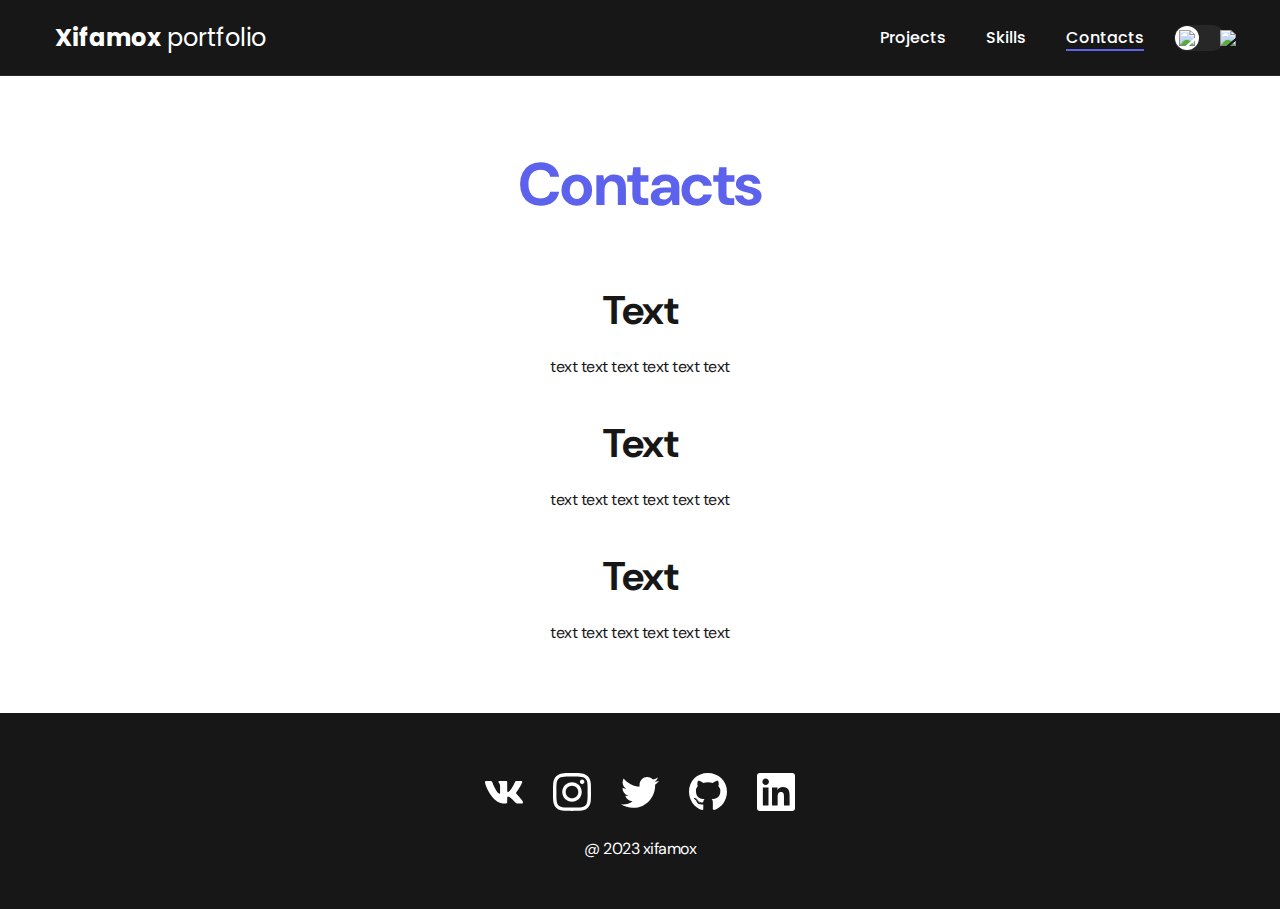
==== contacts.html @ 59032722 "Add files via upload" ====
<!DOCTYPE html>
<html lang="en">
<head>
  <meta charset="UTF-8">
  <meta name="viewport" content="width=device-width, initial-scale=1.0">
  <title>Portfolio</title>
  <link rel="stylesheet" href="./css/main.css">
</head>
<body>
  <nav class="nav">
    <div class="container">
      <div class="nav-row">
        <a href="./index.html" class="logo"><strong>Xifamox</strong> portfolio</a>

        <button class="dark-mode-btn">
          <img src="./img/icons/sun.svg" alt="Light mode" class="dark-mode-btn__icon">
          <img src="./img/icons/moon.svg" alt="Dark mode" class="dark-mode-btn__icon">
        </button>

        <ul class="nav-list">
          <li class="nav-list__item"><a href="./project-page.html" class="nav-list__link">Projects</a></li>
          <li class="nav-list__item"><a href="./skills.html" class="nav-list__link">Skills</a></li>
          <li class="nav-list__item"><a href="./contacts.html" class="nav-list__link nav-list__link--active">Contacts</a></li>
        </ul>
      </div>
    </div>
  </nav>


  <main class="section">
    <div class="container">
        <h1 class="title-1">Contacts</h1>

        <ul class="content-list">
          <li class="contetnt-list__item">
            <h2 class="title-2">Text</h2>
            <p>text text text text text text</p>
          </li>
          <li class="contetnt-list__item">
            <h2 class="title-2">Text</h2>
            <p>text text text text text text</p>
          </li>
          <li class="contetnt-list__item">
            <h2 class="title-2">Text</h2>
            <p>text text text text text text</p>
          </li>
        </ul>

    </div>
  </main>

  <footer class="footer">
    <div class="container">
      <div class="footer__wrapper">
        <ul class="social">
          <li class="social_item"><a href="#"><img src="./img/icons/vk.svg" alt="Link"></a></li>
          <li class="social_item"><a href="#"><img src="./img/icons/instagram.svg" alt="Link"></a></li>
          <li class="social_item"><a href="#"><img src="./img/icons/twitter.svg" alt="Link"></a></li>
          <li class="social_item"><a href="#"><img src="./img/icons/gitHub.svg" alt="Link"></a></li>
          <li class="social_item"><a href="#"><img src="./img/icons/linkedIn.svg" alt="Link"></a></li>
        </ul>
        <div class="copyright">
          <p>@ 2023 xifamox</p>
        </div>
      </div>
    </div>
  </footer>

  <script src="./js/main.js"></script>
  
</body>
</html>
---- css/main.css ----
@import "./reset.css";
@import url('https://fonts.googleapis.com/css2?family=DM+Sans:opsz,wght@9..40,400;9..40,500;9..40,700&family=Poppins:wght@400;500;700&display=swap');

/*
font-family: 'DM Sans', sans-serif;
font-family: 'Poppins', sans-serif;
*/

:root {
  --blackpure: #000;
  --black: #171718;
  --black-border: #26292D;
  --white: #fff;
  --purple: #5C62EC;
  
  --text-color: var(--black);
  --dark-bg: var(--black);
  --dark-border: var(--black-border);
  --header-text: var(--white);
  --accent: var(--purple);


  /* Light mode */
  --page-bg: var(--white);
  --text-color: var(--black);

  --title-1: var(--accent);

  --project-card-bg: var(--white);
  --project-card-text: var(--black);
  --box-shadow: 0px 5px 35px 0px rgba(0, 0, 0, 0.25);

}

.dark {
  /* Dark mode */
  --page-bg: #252526;
  --text-color: var(--white);

  --title-1: var(--white);

  --project-card-bg: var(--black);
  --project-card-text: var(--white);
  --box-shadow: 0px 5px 35px 0px rgba(0, 0, 0, 0.8);

}

html, body {
  display: flex;
  flex-direction: column;
  min-height: 100vh;
  
  font-family: 'DM Sans', sans-serif;
  letter-spacing: -0.5px;

  /* Color mode */
  background-color: var(--page-bg);
  color: var(--text-color);
}

/* General */

.container {
  margin: 0 auto;
  padding: 0 15px;
  max-width: 1200px;
}

.section {
  padding: 70px 0px;
}

.title-1 {
  margin-bottom: 60px;

  font-size: 60px;
  font-weight: 700;
  line-height: 1.3;
  color: var(--title-1);
  text-align: center;
}

.title-2 {
  margin-bottom: 20px;
  
  font-size: 40px;
  line-height: 1.3;
  font-weight: 700;
}

/* Nav */

.nav {
  padding: 20px 0;
  border-bottom: 1px solid var(--dark-border);
  background-color: var(--dark-bg);
  color: var(--header-text);
  letter-spacing: normal;
}

.nav-row {
  display: flex;
  justify-content: flex-end;
  align-items: center;
  column-gap: 30px;
  row-gap: 20px;
  flex-wrap: wrap;
}

.logo {
  margin-right: auto;
  color: var(--header-text);
  font-size: 24px;
  font-family: 'Poppins', sans-serif;
}

.logo strong {
  font-weight: 700;
}

.nav-list {
  display: flex;
  align-items: center;
  column-gap: 40px;
  font-size: 16px;
  font-weight: 500;
  font-family: 'Poppins', sans-serif;
}

.nav-list__link {
  color: var(--header-text);
  transition: opacity 0.2s ease-in;
}

.nav-list__link:hover {
  opacity: 0.8;
}

.nav-list__link--active {
  position: relative;
}

.nav-list__link--active::before {
  content: "";

  position: absolute;
  left: 0;
  top: 100%;

  display: block;
  height: 2px;
  width: 100%;
  background-color: var(--accent);
}

/* Dark mode btn */

.dark-mode-btn {
  order: 9;

  position: relative;
  display: flex;
  justify-content: space-between;
  width: 51px;
  height: 26px;
  padding: 5px;

  background-color: #272727;
  border-radius: 50px;
}

.dark-mode-btn::before {
  
  content: "";

  position: absolute;
  top: 1px;
  left: 1px;

  display: block;
  width: 24px;
  height: 24px;

  border-radius: 50%;
  background-color: var(--white);

  transition: left 0.2s ease-in;
}

.dark-mode-btn--active::before {
  left: 26px;
}

.dark-mode-btn__icon {
  position: relative;
  z-index: 9;
}

/* Header */

.header {
  padding: 40px 0;
  min-height: 695px;

  display: flex;
  justify-content: center;
  align-items: center;

  background-color: var(--dark-bg);
  background-image: url('./../img/header-bg.png');
  background-repeat: no-repeat;
  block-size: auto;
  background-position: center center;

  color: var(--header-text);
  text-align: center;
}

.header__wrapper {
  padding: 0px 15px;
  min-width: 660px;
}

.header__title {
  margin-bottom: 20px;
  font-size: 40px;
  font-weight: 700;
  line-height: 1.4;
}

.header__title strong {
  font-style: 60px;
  font-weight: 700;
}

.header__title em {
  font-style: normal;
  color: var(--accent);
}

.header__text {
  margin-bottom: 40px;
  font-size: 18px;
  line-height: 1.333;
}

.header__text p + p {
  margin-top: 1em;
}

/* Btn */

.btn {
  display: inline-block;
  height: 48px;
  padding: 12px 28px;

  border-radius: 5px;
  background-color: var(--accent);
  color: var(--white);
  letter-spacing: 0.15px;
  font-size: 16px;
  font-weight: 500;

  transition: opacity 0.2s ease-in;
}

.btn:hover {
  opacity: 0.8;
}

.btn:active {
  position: relative;
  top: 1px;
}

/* Btn Outline */

.btn-outline {
  display: flex;
  column-gap: 10px;
  align-items: center;

  height: 48px;
  padding: 12px 20px;

  border-radius: 5px;
  border: 1px solid var(--blackpure);
  color: var(--blackpure);
  background-color: var(--white);
  
  transition: opacity 0.2s ease-in;
}

.btn-outline:hover {
  opacity: 0.8;
}

.btn-outline:active {
  position: relative;
  top: 1px;
}

/* Projects */


.projects {
  display: flex;
  flex-wrap: wrap;
  justify-content: center;
  column-gap: 30px;
  row-gap: 30px;
}

.project {
  max-width: 370px;
  background-color: var(--project-card-bg);
  box-shadow: var(--box-shadow);
  border-radius: 10px;
}

.project__img {
  border-radius: 10px;
}

.project__title {
  padding: 15px 20px 25px;
  font-size: 24px;
  font-weight: 700;
  line-height: 1.3;
  color: var(--project-card-text);
}

/* Projects details */

.project-details {
  margin: 0 auto;
  min-width: 865px;

  display: flex;
  flex-direction: column;
  align-items: center;

  text-align: center;
}

.project-details__cover {
  min-width: 100%;
  margin-bottom: 40px;

  border-radius: 10px;  
  box-shadow: 0px 5px 35px 0px rgba(0, 0, 0, 0.25);
}

.project-details__desc {
  margin-bottom: 30px;

  font-weight: 700;
  font-size: 24px;
  line-height: 1.3;
}

/* Content list */

.content-list {
  margin: 0 auto;
  min-width: 570px;
  display: flex;
  flex-direction: column;
  align-items: center;
  row-gap: 40px;
  text-align: center;
}

.content-list a {
  color: var(--accent);
}

.content-list__item {
  font-size: 18px;
  line-height: 1.5;
}

.content-list__item p + p {
  margin-top: 0.5em;
}




/* Footer */

.footer {
  margin-top: auto;
  padding: 60px 0px 50px;
  background-color: var(--dark-bg);
  color: var(--header-text);
}

.footer__wrapper {
  display: flex;
  flex-direction: column;
  align-items: center;
  row-gap: 27px;
}

.social {
  display: flex;
  column-gap: 30px;
  align-items: center;
}

.copyright {
  font-size: 16px;
}

.copyright p + p {
  margin-top: 0.5em;
}

@media (max-width: 620px) {

  .header {
    min-height: unset;
  }

  .header__title {
    font-size: 30px;
  }

  .header__title strong {
    font-size: 40px;
  }

  .nav-row {
    justify-content: space-between;
  }

  .dark-mode-btn {
    order: 0
  }

  .section {
    padding: 40px 0;
  }

  .title-1 {
    margin-bottom: 30px;
    font-size: 40px;
  }

  .title-2 {
    margin-bottom: 10px;
    font-size: 30px;
  }

  .project__title {
    font-size: 22px;
  }

  .project-details__desc {
    margin-bottom: 20px;
    font-size: 20px;
  }

  .footer {
    padding: 40px 0px 30px;
  }
  
  .footer__wrapper {
    row-gap: 20px;
  }

  .social {
    column-gap: 20px;
  }

  .social__item {
    width: 28px;
  }

  .content-list {
    row-gap: 20px;
  }

  .content-list__item {
    font-size: 16px;
  }
}
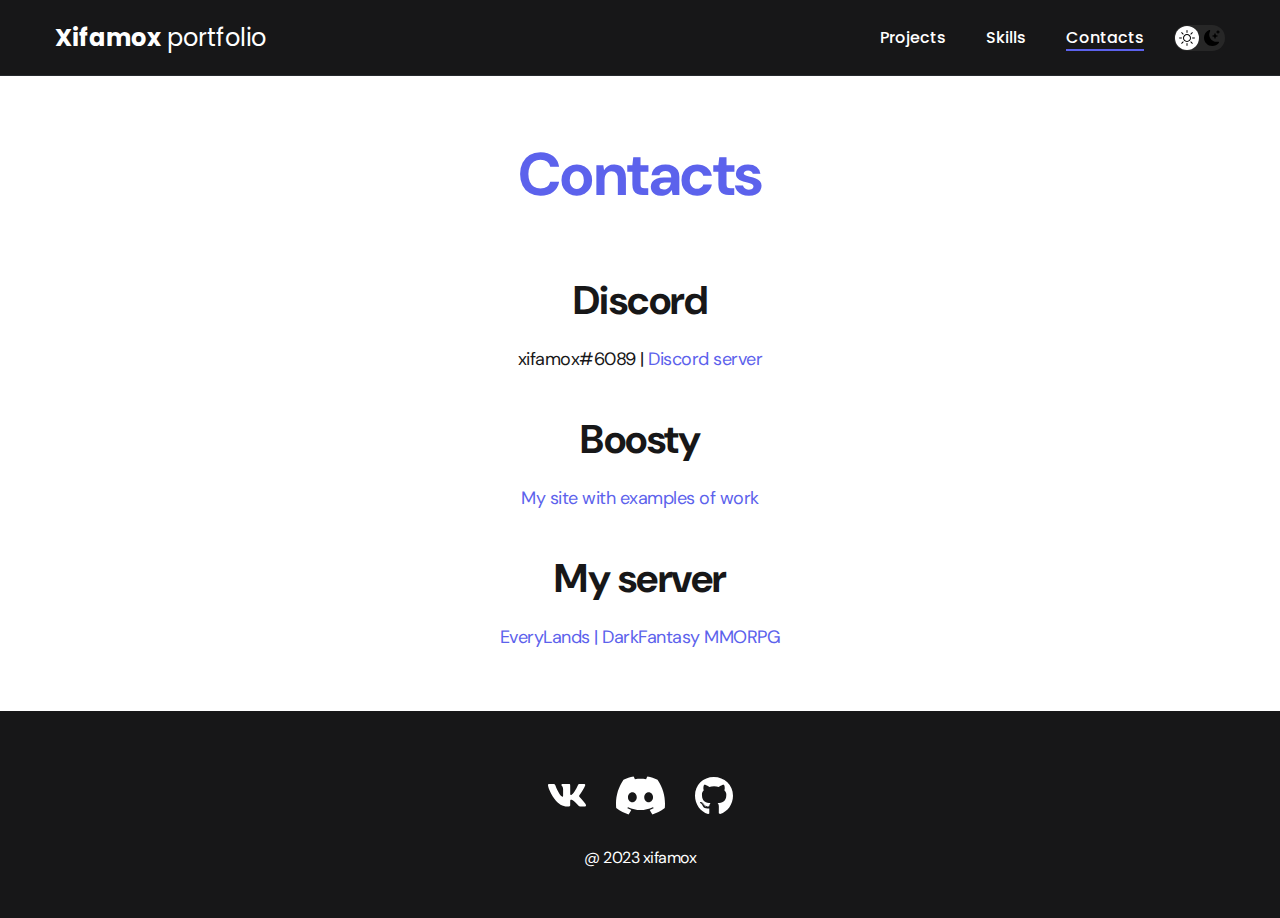
==== commit 127e8165: "New commit" ====
--- a/contacts.html
+++ b/contacts.html
@@ -32,17 +32,17 @@
         <h1 class="title-1">Contacts</h1>
 
         <ul class="content-list">
-          <li class="contetnt-list__item">
-            <h2 class="title-2">Text</h2>
-            <p>text text text text text text</p>
+          <li class="content-list__item">
+            <h2 class="title-2">Discord</h2>
+            <p>xifamox#6089 | <a href="https://discord.gg/d2jW9zJ" target="_blank">Discord server</a></p>
           </li>
-          <li class="contetnt-list__item">
-            <h2 class="title-2">Text</h2>
-            <p>text text text text text text</p>
+          <li class="content-list__item">
+            <h2 class="title-2">Boosty</h2>
+            <a href="https://boosty.to/xifamox" target="_blank">My site with examples of work</a>
           </li>
-          <li class="contetnt-list__item">
-            <h2 class="title-2">Text</h2>
-            <p>text text text text text text</p>
+          <li class="content-list__item">
+            <h2 class="title-2">My server</h2>
+            <a href="https://vk.com/everylands" target="_blank">EveryLands | DarkFantasy MMORPG</a>
           </li>
         </ul>
 
@@ -53,11 +53,9 @@
     <div class="container">
       <div class="footer__wrapper">
         <ul class="social">
-          <li class="social_item"><a href="#"><img src="./img/icons/vk.svg" alt="Link"></a></li>
-          <li class="social_item"><a href="#"><img src="./img/icons/instagram.svg" alt="Link"></a></li>
-          <li class="social_item"><a href="#"><img src="./img/icons/twitter.svg" alt="Link"></a></li>
-          <li class="social_item"><a href="#"><img src="./img/icons/gitHub.svg" alt="Link"></a></li>
-          <li class="social_item"><a href="#"><img src="./img/icons/linkedIn.svg" alt="Link"></a></li>
+          <li class="social_item"><a href="https://vk.com/everylands"><img src="./img/icons/vk.svg" alt="Link"></a></li>
+          <li class="social_item"><a href="https://discord.gg/d2jW9zJ"><img src="./img/icons/discord.svg" alt="Link"></a></li>
+          <li class="social_item"><a href="https://github.com/XifamoxCoder"><img src="./img/icons/gitHub.svg" alt="Link"></a></li>
         </ul>
         <div class="copyright">
           <p>@ 2023 xifamox</p>
--- a/css/main.css
+++ b/css/main.css
@@ -67,7 +67,7 @@
 }
 
 .section {
-  padding: 70px 0px;
+  padding: 60px 0px;
 }
 
 .title-1 {
@@ -317,6 +317,17 @@
   background-color: var(--project-card-bg);
   box-shadow: var(--box-shadow);
   border-radius: 10px;
+
+  transition: opacity 0.2s ease-in;
+}
+
+.project:hover {
+  opacity: 0.8;
+}
+
+.project:active {
+  position: relative;
+  top: 1px;
 }
 
 .project__img {
@@ -329,6 +340,7 @@
   font-weight: 700;
   line-height: 1.3;
   color: var(--project-card-text);
+  text-align: center;
 }
 
 /* Projects details */
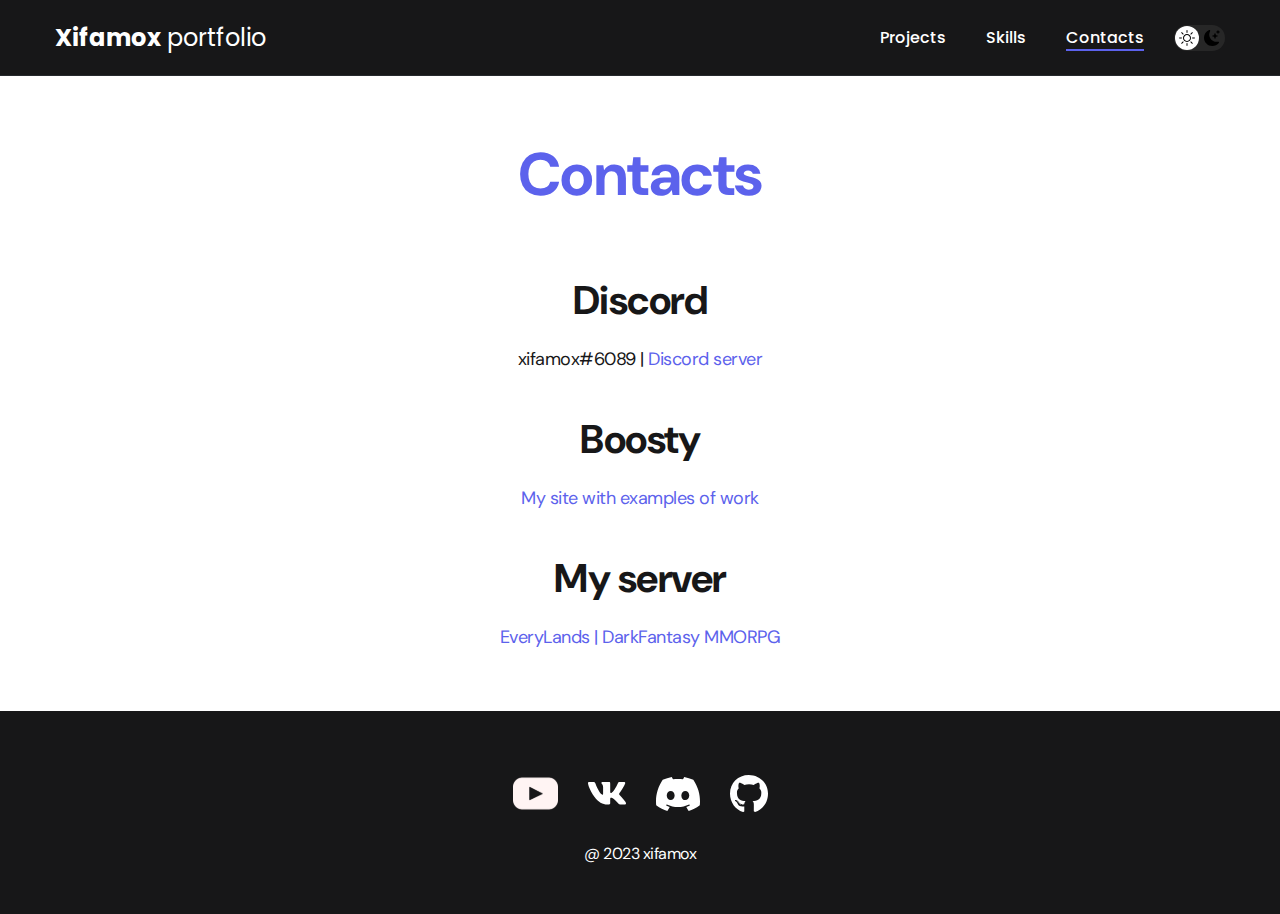
==== commit 6bb098fd: "New projects" ====
--- a/contacts.html
+++ b/contacts.html
@@ -18,7 +18,7 @@
         </button>
 
         <ul class="nav-list">
-          <li class="nav-list__item"><a href="./project-page.html" class="nav-list__link">Projects</a></li>
+          <li class="nav-list__item"><a href="./index.html" class="nav-list__link">Projects</a></li>
           <li class="nav-list__item"><a href="./skills.html" class="nav-list__link">Skills</a></li>
           <li class="nav-list__item"><a href="./contacts.html" class="nav-list__link nav-list__link--active">Contacts</a></li>
         </ul>
@@ -53,6 +53,7 @@
     <div class="container">
       <div class="footer__wrapper">
         <ul class="social">
+          <li class="social_item"><a href="https://www.youtube.com/channel/UCJ4tmHxSkls74i9v_gl1JsQ" target="_blank"><img src="./img/icons/youTube.svg" alt="Link"></a></li>
           <li class="social_item"><a href="https://vk.com/everylands"><img src="./img/icons/vk.svg" alt="Link"></a></li>
           <li class="social_item"><a href="https://discord.gg/d2jW9zJ"><img src="./img/icons/discord.svg" alt="Link"></a></li>
           <li class="social_item"><a href="https://github.com/XifamoxCoder"><img src="./img/icons/gitHub.svg" alt="Link"></a></li>
